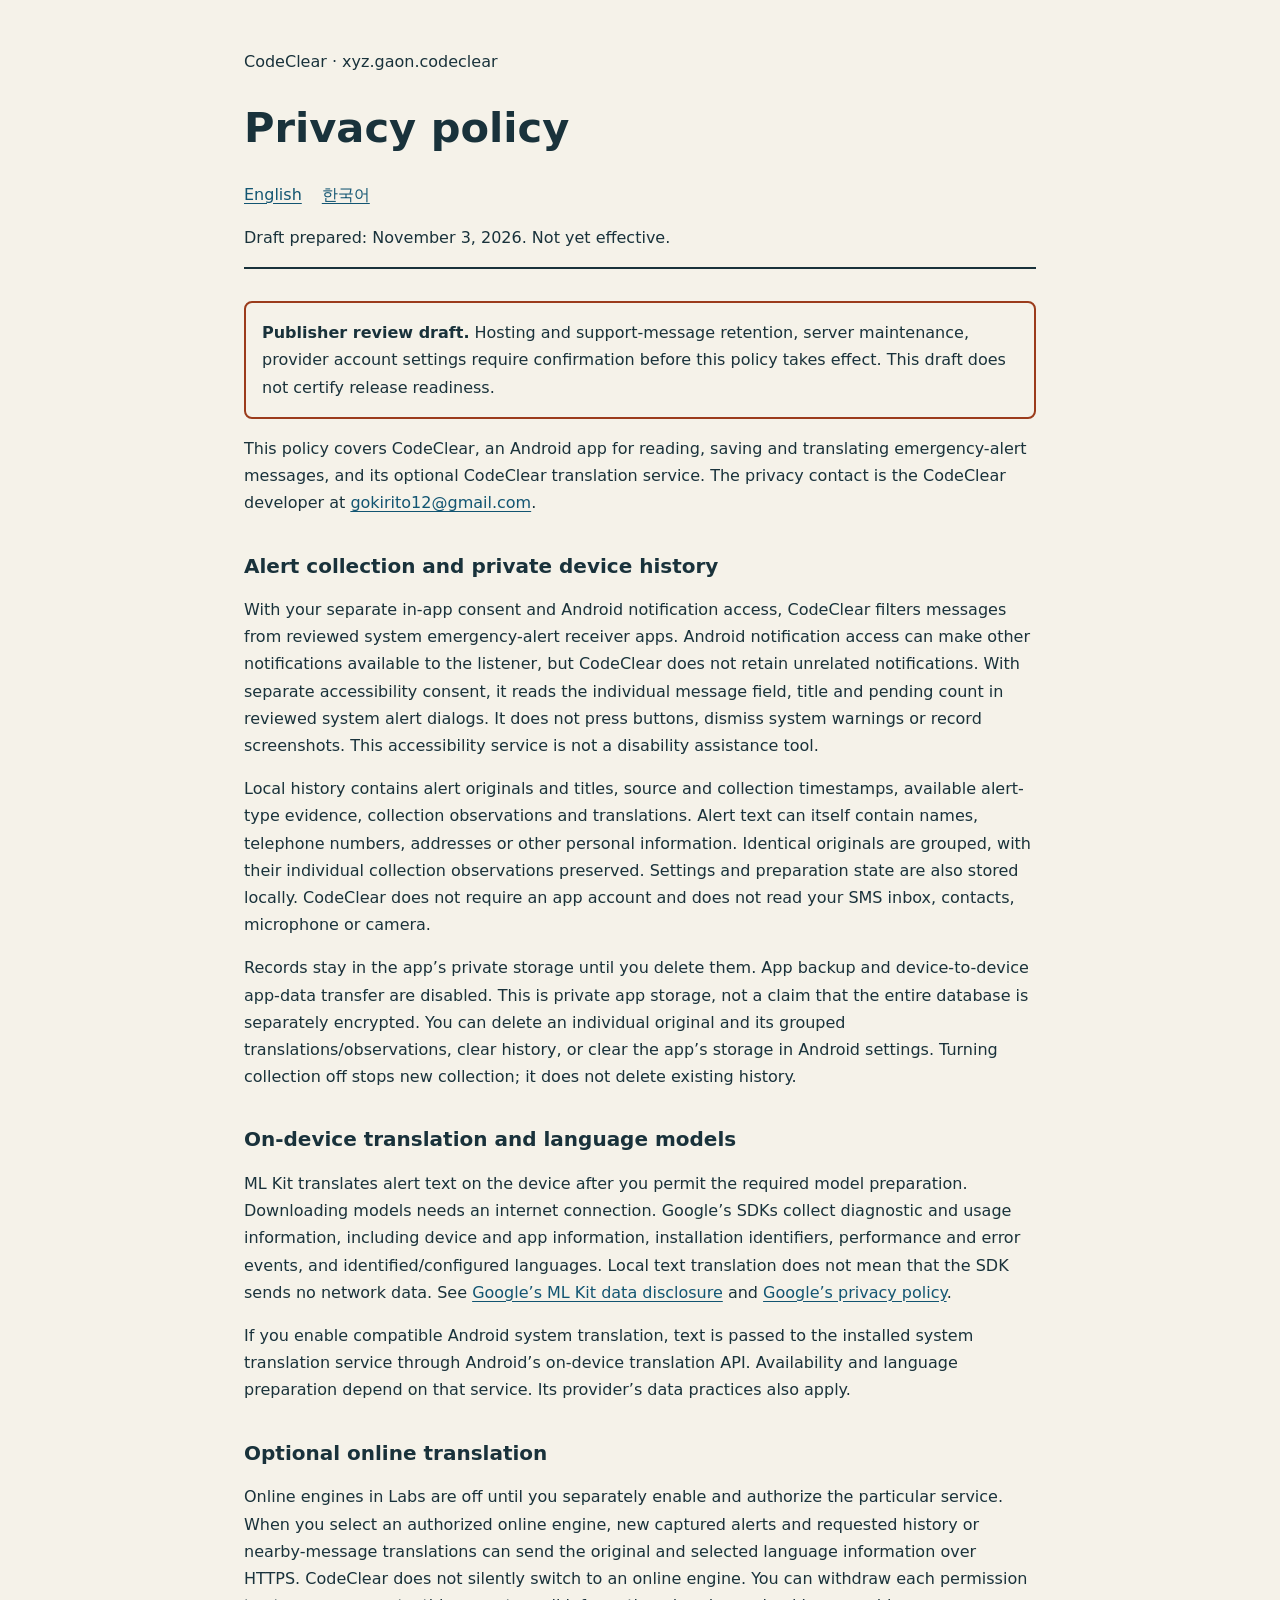
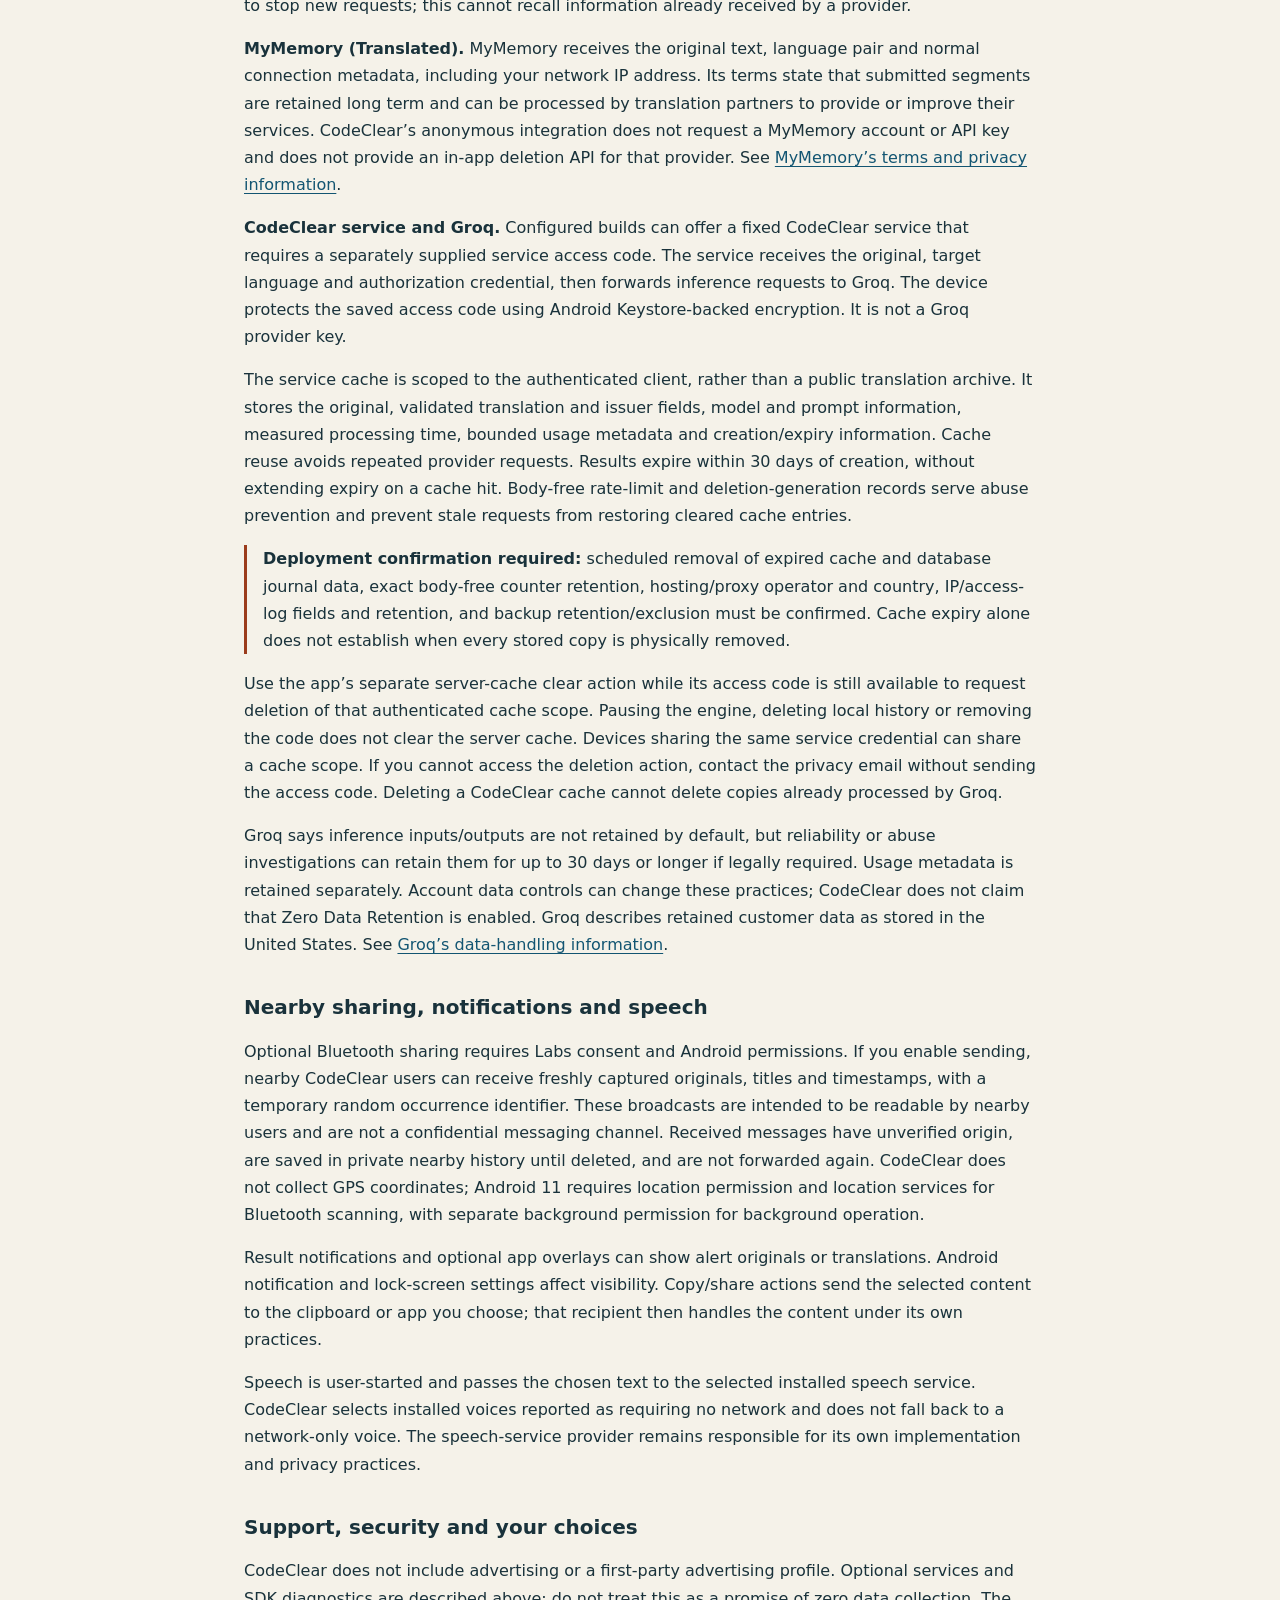
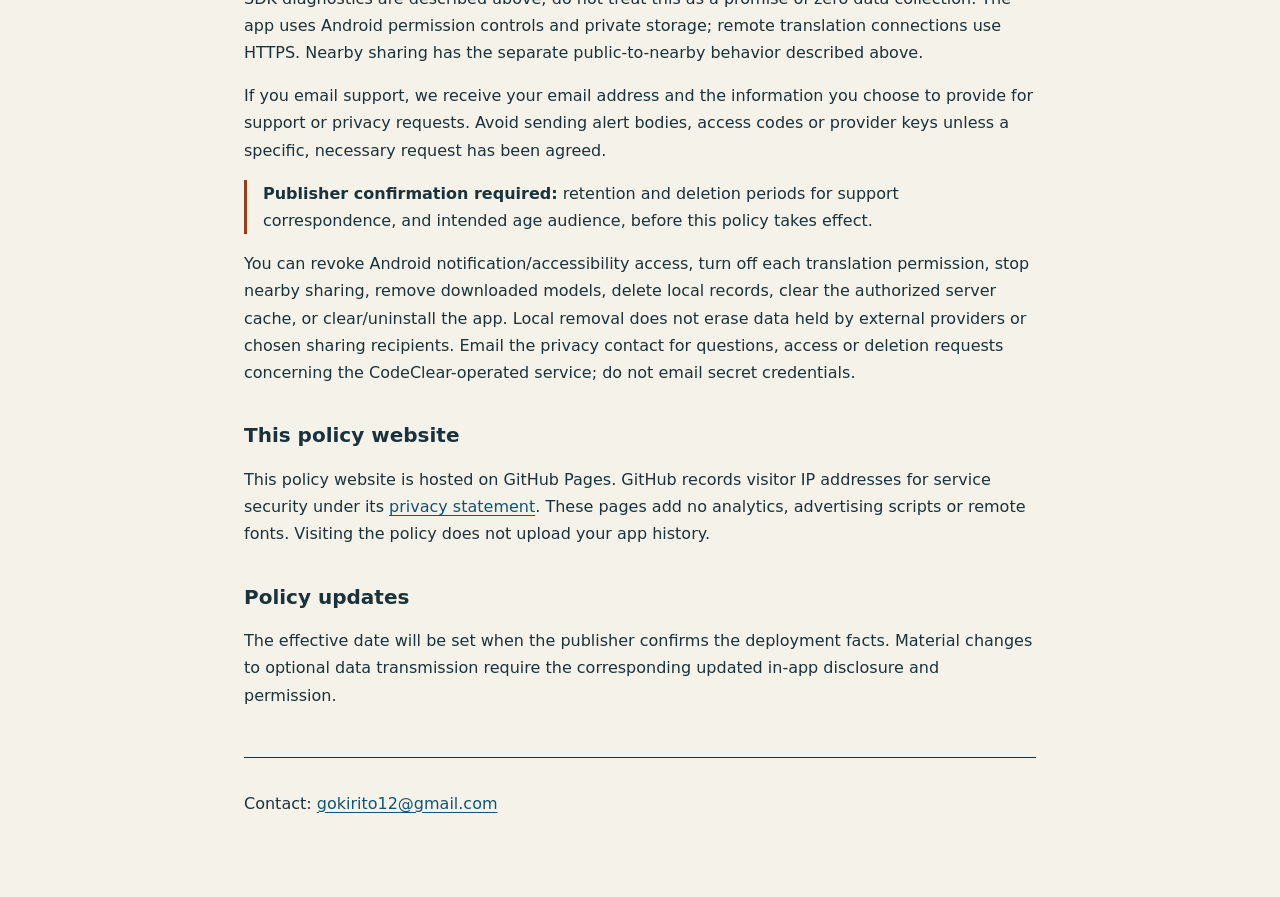
==== docs/privacy/index.html @ 7d55242e "Prepare bilingual privacy review pages for GitHub Pages Describe actual local capture, SDK diagnosti" ====
<!doctype html>
<html lang="en">
    <head>
        <meta charset="utf-8" />
        <meta name="viewport" content="width=device-width, initial-scale=1" />
        <meta name="robots" content="noindex" />
        <title>CodeClear privacy policy draft</title>
        <link rel="stylesheet" href="policy.css" />
    </head>
    <body>
        <header>
            <p>CodeClear · xyz.gaon.codeclear</p>
            <h1>Privacy policy</h1>
            <nav aria-label="Policy language">
                <a href="index.html" aria-current="page" lang="en">English</a
                ><a href="ko.html" lang="ko">한국어</a>
            </nav>
            <p>Draft prepared: November 3, 2026. Not yet effective.</p>
        </header>
        <main>
            <p class="notice">
                <strong>Publisher review draft.</strong> Hosting and
                support-message retention, server maintenance, provider account
                settings require confirmation before this policy takes effect.
                This draft does not certify release readiness.
            </p>
            <p>
                This policy covers CodeClear, an Android app for reading, saving
                and translating emergency-alert messages, and its optional
                CodeClear translation service. The privacy contact is the
                CodeClear developer at
                <a href="mailto:gokirito12@gmail.com">gokirito12@gmail.com</a>.
            </p>
            <h2>Alert collection and private device history</h2>
            <p>
                With your separate in-app consent and Android notification
                access, CodeClear filters messages from reviewed system
                emergency-alert receiver apps. Android notification access can
                make other notifications available to the listener, but
                CodeClear does not retain unrelated notifications. With separate
                accessibility consent, it reads the individual message field,
                title and pending count in reviewed system alert dialogs. It
                does not press buttons, dismiss system warnings or record
                screenshots. This accessibility service is not a disability
                assistance tool.
            </p>
            <p>
                Local history contains alert originals and titles, source and
                collection timestamps, available alert-type evidence, collection
                observations and translations. Alert text can itself contain
                names, telephone numbers, addresses or other personal
                information. Identical originals are grouped, with their
                individual collection observations preserved. Settings and
                preparation state are also stored locally. CodeClear does not
                require an app account and does not read your SMS inbox,
                contacts, microphone or camera.
            </p>
            <p>
                Records stay in the app’s private storage until you delete them.
                App backup and device-to-device app-data transfer are disabled.
                This is private app storage, not a claim that the entire
                database is separately encrypted. You can delete an individual
                original and its grouped translations/observations, clear
                history, or clear the app’s storage in Android settings. Turning
                collection off stops new collection; it does not delete existing
                history.
            </p>
            <h2>On-device translation and language models</h2>
            <p>
                ML Kit translates alert text on the device after you permit the
                required model preparation. Downloading models needs an internet
                connection. Google’s SDKs collect diagnostic and usage
                information, including device and app information, installation
                identifiers, performance and error events, and
                identified/configured languages. Local text translation does not
                mean that the SDK sends no network data. See
                <a
                    href="https://developers.google.com/ml-kit/android-data-disclosure"
                    >Google’s ML Kit data disclosure</a
                >
                and
                <a href="https://policies.google.com/privacy"
                    >Google’s privacy policy</a
                >.
            </p>
            <p>
                If you enable compatible Android system translation, text is
                passed to the installed system translation service through
                Android’s on-device translation API. Availability and language
                preparation depend on that service. Its provider’s data
                practices also apply.
            </p>
            <h2>Optional online translation</h2>
            <p>
                Online engines in Labs are off until you separately enable and
                authorize the particular service. When you select an authorized
                online engine, new captured alerts and requested history or
                nearby-message translations can send the original and selected
                language information over HTTPS. CodeClear does not silently
                switch to an online engine. You can withdraw each permission to
                stop new requests; this cannot recall information already
                received by a provider.
            </p>
            <p>
                <strong>MyMemory (Translated).</strong> MyMemory receives the
                original text, language pair and normal connection metadata,
                including your network IP address. Its terms state that
                submitted segments are retained long term and can be processed
                by translation partners to provide or improve their services.
                CodeClear’s anonymous integration does not request a MyMemory
                account or API key and does not provide an in-app deletion API
                for that provider. See
                <a href="https://mymemory.translated.net/terms-and-conditions"
                    >MyMemory’s terms and privacy information</a
                >.
            </p>
            <p>
                <strong>CodeClear service and Groq.</strong> Configured builds
                can offer a fixed CodeClear service that requires a separately
                supplied service access code. The service receives the original,
                target language and authorization credential, then forwards
                inference requests to Groq. The device protects the saved access
                code using Android Keystore-backed encryption. It is not a Groq
                provider key.
            </p>
            <p>
                The service cache is scoped to the authenticated client, rather
                than a public translation archive. It stores the original,
                validated translation and issuer fields, model and prompt
                information, measured processing time, bounded usage metadata
                and creation/expiry information. Cache reuse avoids repeated
                provider requests. Results expire within 30 days of creation,
                without extending expiry on a cache hit. Body-free rate-limit
                and deletion-generation records serve abuse prevention and
                prevent stale requests from restoring cleared cache entries.
            </p>
            <p class="pending">
                <strong>Deployment confirmation required:</strong> scheduled
                removal of expired cache and database journal data, exact
                body-free counter retention, hosting/proxy operator and country,
                IP/access-log fields and retention, and backup
                retention/exclusion must be confirmed. Cache expiry alone does
                not establish when every stored copy is physically removed.
            </p>
            <p>
                Use the app’s separate server-cache clear action while its
                access code is still available to request deletion of that
                authenticated cache scope. Pausing the engine, deleting local
                history or removing the code does not clear the server cache.
                Devices sharing the same service credential can share a cache
                scope. If you cannot access the deletion action, contact the
                privacy email without sending the access code. Deleting a
                CodeClear cache cannot delete copies already processed by Groq.
            </p>
            <p>
                Groq says inference inputs/outputs are not retained by default,
                but reliability or abuse investigations can retain them for up
                to 30 days or longer if legally required. Usage metadata is
                retained separately. Account data controls can change these
                practices; CodeClear does not claim that Zero Data Retention is
                enabled. Groq describes retained customer data as stored in the
                United States. See
                <a href="https://console.groq.com/docs/your-data"
                    >Groq’s data-handling information</a
                >.
            </p>
            <h2>Nearby sharing, notifications and speech</h2>
            <p>
                Optional Bluetooth sharing requires Labs consent and Android
                permissions. If you enable sending, nearby CodeClear users can
                receive freshly captured originals, titles and timestamps, with
                a temporary random occurrence identifier. These broadcasts are
                intended to be readable by nearby users and are not a
                confidential messaging channel. Received messages have
                unverified origin, are saved in private nearby history until
                deleted, and are not forwarded again. CodeClear does not collect
                GPS coordinates; Android 11 requires location permission and
                location services for Bluetooth scanning, with separate
                background permission for background operation.
            </p>
            <p>
                Result notifications and optional app overlays can show alert
                originals or translations. Android notification and lock-screen
                settings affect visibility. Copy/share actions send the selected
                content to the clipboard or app you choose; that recipient then
                handles the content under its own practices.
            </p>
            <p>
                Speech is user-started and passes the chosen text to the
                selected installed speech service. CodeClear selects installed
                voices reported as requiring no network and does not fall back
                to a network-only voice. The speech-service provider remains
                responsible for its own implementation and privacy practices.
            </p>
            <h2>Support, security and your choices</h2>
            <p>
                CodeClear does not include advertising or a first-party
                advertising profile. Optional services and SDK diagnostics are
                described above; do not treat this as a promise of zero data
                collection. The app uses Android permission controls and private
                storage; remote translation connections use HTTPS. Nearby
                sharing has the separate public-to-nearby behavior described
                above.
            </p>
            <p>
                If you email support, we receive your email address and the
                information you choose to provide for support or privacy
                requests. Avoid sending alert bodies, access codes or provider
                keys unless a specific, necessary request has been agreed.
            </p>
            <p class="pending">
                <strong>Publisher confirmation required:</strong> retention and
                deletion periods for support correspondence, and intended age
                audience, before this policy takes effect.
            </p>
            <p>
                You can revoke Android notification/accessibility access, turn
                off each translation permission, stop nearby sharing, remove
                downloaded models, delete local records, clear the authorized
                server cache, or clear/uninstall the app. Local removal does not
                erase data held by external providers or chosen sharing
                recipients. Email the privacy contact for questions, access or
                deletion requests concerning the CodeClear-operated service; do
                not email secret credentials.
            </p>
            <h2>This policy website</h2>
            <p>
                This policy website is hosted on GitHub Pages. GitHub records
                visitor IP addresses for service security under its
                <a
                    href="https://docs.github.com/en/site-policy/privacy-policies/github-general-privacy-statement"
                    >privacy statement</a
                >. These pages add no analytics, advertising scripts or remote
                fonts. Visiting the policy does not upload your app history.
            </p>
            <h2>Policy updates</h2>
            <p>
                The effective date will be set when the publisher confirms the
                deployment facts. Material changes to optional data transmission
                require the corresponding updated in-app disclosure and
                permission.
            </p>
        </main>
        <footer>
            <p>
                Contact:
                <a href="mailto:gokirito12@gmail.com">gokirito12@gmail.com</a>
            </p>
        </footer>
    </body>
</html>
---- docs/privacy/policy.css ----
* {
    box-sizing: border-box;
}
html {
    color-scheme: light dark;
}
body {
    max-width: 52rem;
    margin: auto;
    padding: 2rem 1.25rem 4rem;
    font:
        1rem/1.7 system-ui,
        sans-serif;
    color: #19323b;
    background: #f5f2e9;
}
header {
    border-bottom: 2px solid #19323b;
    margin-bottom: 2rem;
}
h1 {
    font-size: clamp(1.8rem, 5vw, 2.6rem);
    line-height: 1.2;
}
h2 {
    margin-top: 2.2rem;
    font-size: 1.25rem;
    line-height: 1.4;
}
a {
    color: #125572;
    text-underline-offset: 0.18em;
    overflow-wrap: anywhere;
}
nav {
    display: flex;
    gap: 1.25rem;
    flex-wrap: wrap;
}
.notice {
    padding: 1rem;
    border: 2px solid #9b3c1c;
    border-radius: 0.5rem;
}
.pending {
    border-left: 3px solid #9b3c1c;
    padding-left: 1rem;
}
footer {
    border-top: 1px solid;
    margin-top: 3rem;
    padding-top: 1rem;
}
@media (prefers-color-scheme: dark) {
    body {
        color: #f5f2e9;
        background: #19323b;
    }
    header {
        border-color: #f5f2e9;
    }
    a {
        color: #b9def0;
    }
    .notice,
    .pending {
        border-color: #f4a182;
    }
}
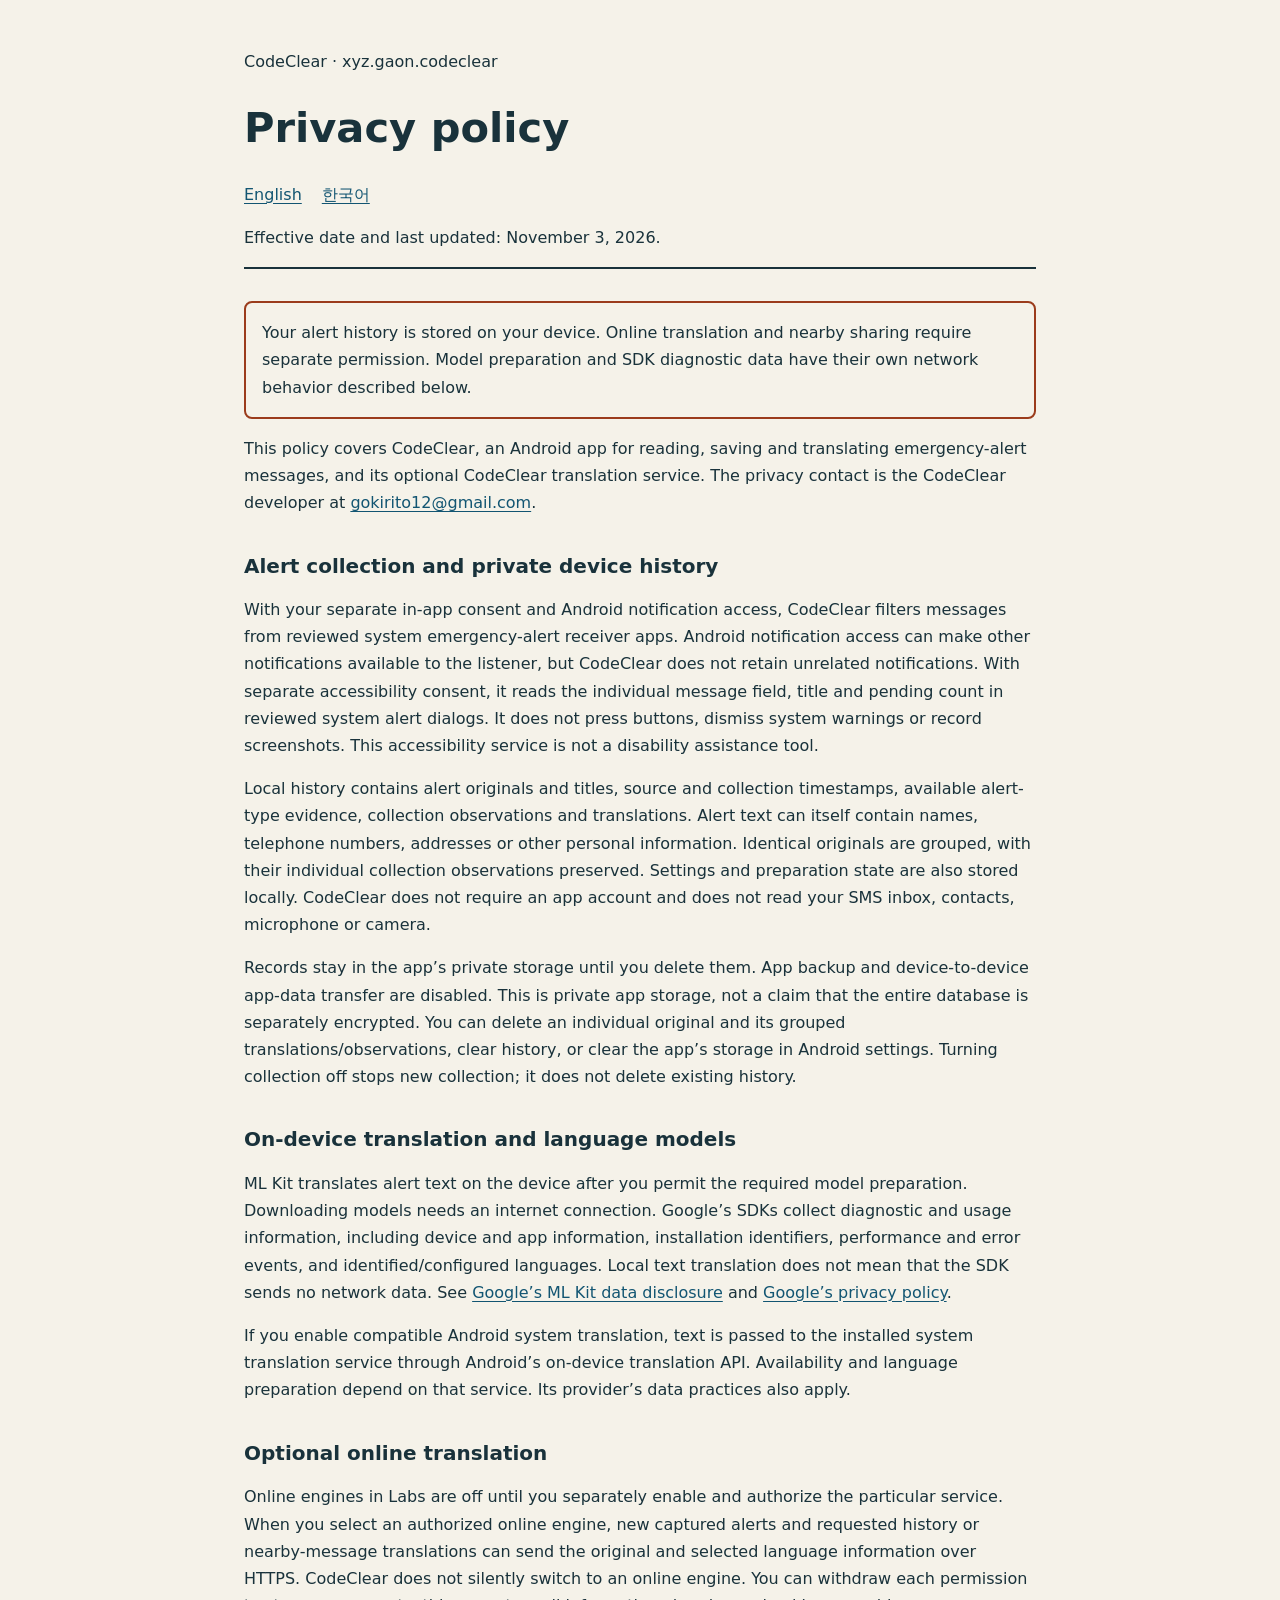
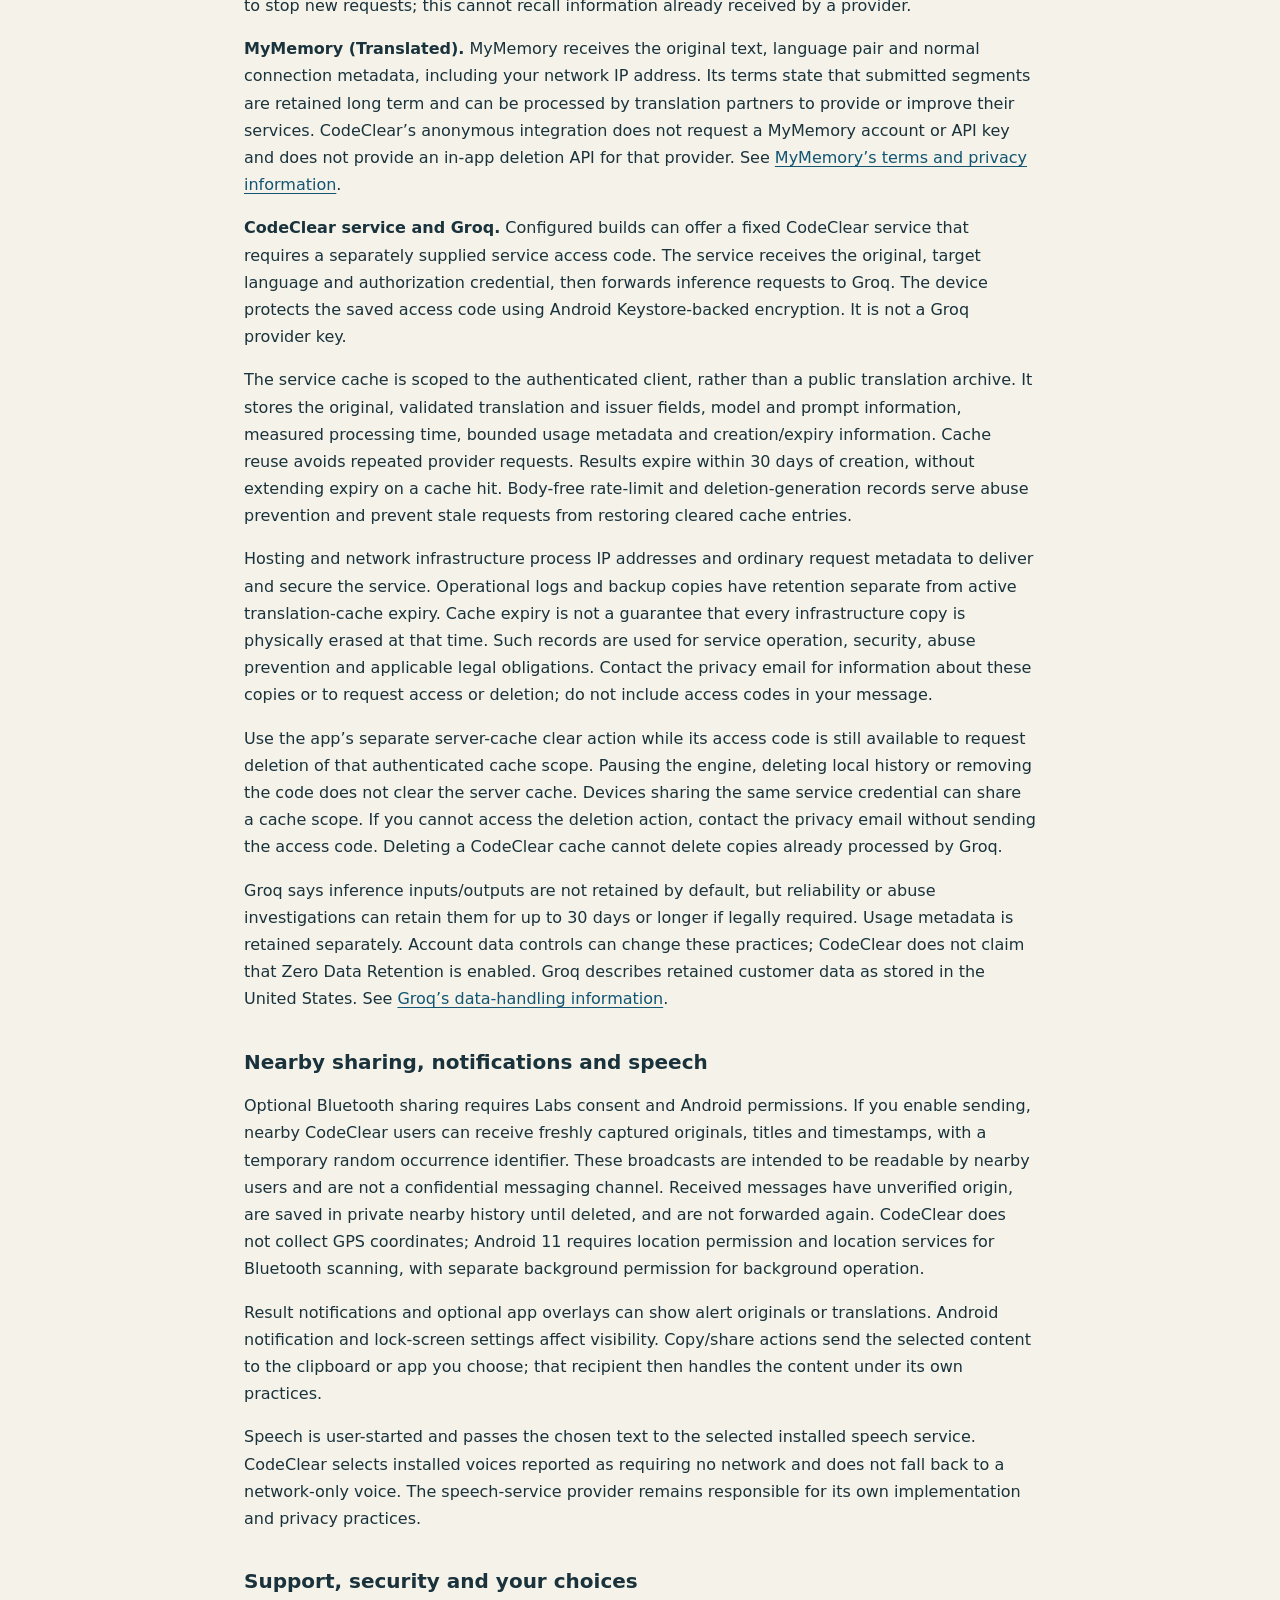
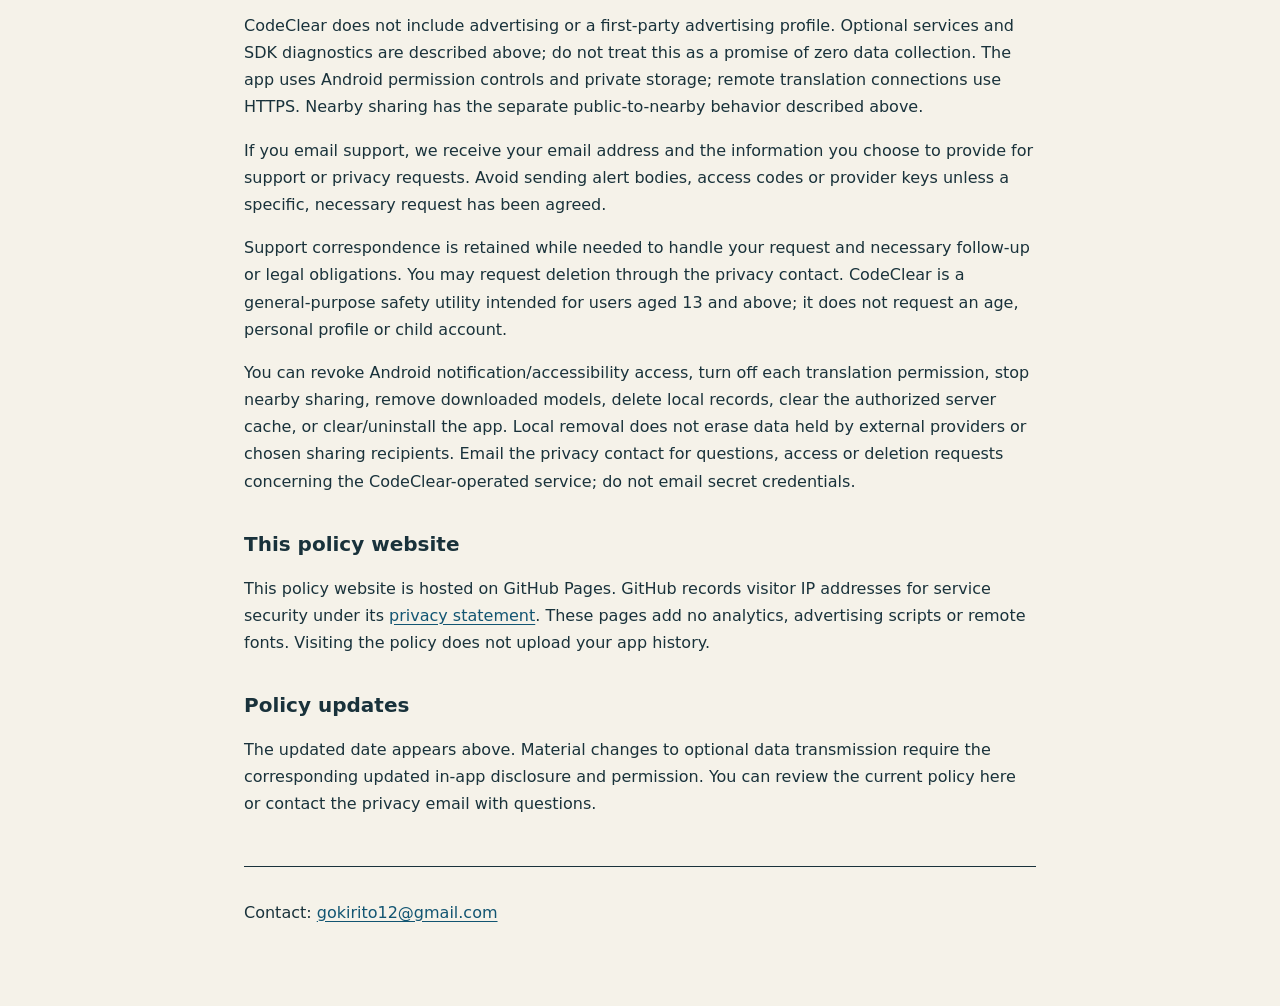
==== commit 426d2f71: "Set the privacy policy effective date to November 3 Apply the publisher-authorized effective date an" ====
--- a/docs/privacy/index.html
+++ b/docs/privacy/index.html
@@ -3,8 +3,7 @@
     <head>
         <meta charset="utf-8" />
         <meta name="viewport" content="width=device-width, initial-scale=1" />
-        <meta name="robots" content="noindex" />
-        <title>CodeClear privacy policy draft</title>
+        <title>CodeClear privacy policy</title>
         <link rel="stylesheet" href="policy.css" />
     </head>
     <body>
@@ -15,14 +14,14 @@
                 <a href="index.html" aria-current="page" lang="en">English</a
                 ><a href="ko.html" lang="ko">한국어</a>
             </nav>
-            <p>Draft prepared: November 3, 2026. Not yet effective.</p>
+            <p>Effective date and last updated: November 3, 2026.</p>
         </header>
         <main>
             <p class="notice">
-                <strong>Publisher review draft.</strong> Hosting and
-                support-message retention, server maintenance, provider account
-                settings require confirmation before this policy takes effect.
-                This draft does not certify release readiness.
+                Your alert history is stored on your device. Online translation
+                and nearby sharing require separate permission. Model
+                preparation and SDK diagnostic data have their own network
+                behavior described below.
             </p>
             <p>
                 This policy covers CodeClear, an Android app for reading, saving
@@ -134,13 +133,16 @@
                 and deletion-generation records serve abuse prevention and
                 prevent stale requests from restoring cleared cache entries.
             </p>
-            <p class="pending">
-                <strong>Deployment confirmation required:</strong> scheduled
-                removal of expired cache and database journal data, exact
-                body-free counter retention, hosting/proxy operator and country,
-                IP/access-log fields and retention, and backup
-                retention/exclusion must be confirmed. Cache expiry alone does
-                not establish when every stored copy is physically removed.
+            <p>
+                Hosting and network infrastructure process IP addresses and
+                ordinary request metadata to deliver and secure the service.
+                Operational logs and backup copies have retention separate from
+                active translation-cache expiry. Cache expiry is not a guarantee
+                that every infrastructure copy is physically erased at that
+                time. Such records are used for service operation, security,
+                abuse prevention and applicable legal obligations. Contact the
+                privacy email for information about these copies or to request
+                access or deletion; do not include access codes in your message.
             </p>
             <p>
                 Use the app’s separate server-cache clear action while its
@@ -208,10 +210,13 @@
                 requests. Avoid sending alert bodies, access codes or provider
                 keys unless a specific, necessary request has been agreed.
             </p>
-            <p class="pending">
-                <strong>Publisher confirmation required:</strong> retention and
-                deletion periods for support correspondence, and intended age
-                audience, before this policy takes effect.
+            <p>
+                Support correspondence is retained while needed to handle your
+                request and necessary follow-up or legal obligations. You may
+                request deletion through the privacy contact. CodeClear is a
+                general-purpose safety utility intended for users aged 13 and
+                above; it does not request an age, personal profile or child
+                account.
             </p>
             <p>
                 You can revoke Android notification/accessibility access, turn
@@ -235,10 +240,10 @@
             </p>
             <h2>Policy updates</h2>
             <p>
-                The effective date will be set when the publisher confirms the
-                deployment facts. Material changes to optional data transmission
-                require the corresponding updated in-app disclosure and
-                permission.
+                The updated date appears above. Material changes to optional
+                data transmission require the corresponding updated in-app
+                disclosure and permission. You can review the current policy
+                here or contact the privacy email with questions.
             </p>
         </main>
         <footer>
--- a/docs/privacy/policy.css
+++ b/docs/privacy/policy.css
@@ -42,10 +42,6 @@
     border: 2px solid #9b3c1c;
     border-radius: 0.5rem;
 }
-.pending {
-    border-left: 3px solid #9b3c1c;
-    padding-left: 1rem;
-}
 footer {
     border-top: 1px solid;
     margin-top: 3rem;
@@ -62,8 +58,7 @@
     a {
         color: #b9def0;
     }
-    .notice,
-    .pending {
+    .notice {
         border-color: #f4a182;
     }
 }
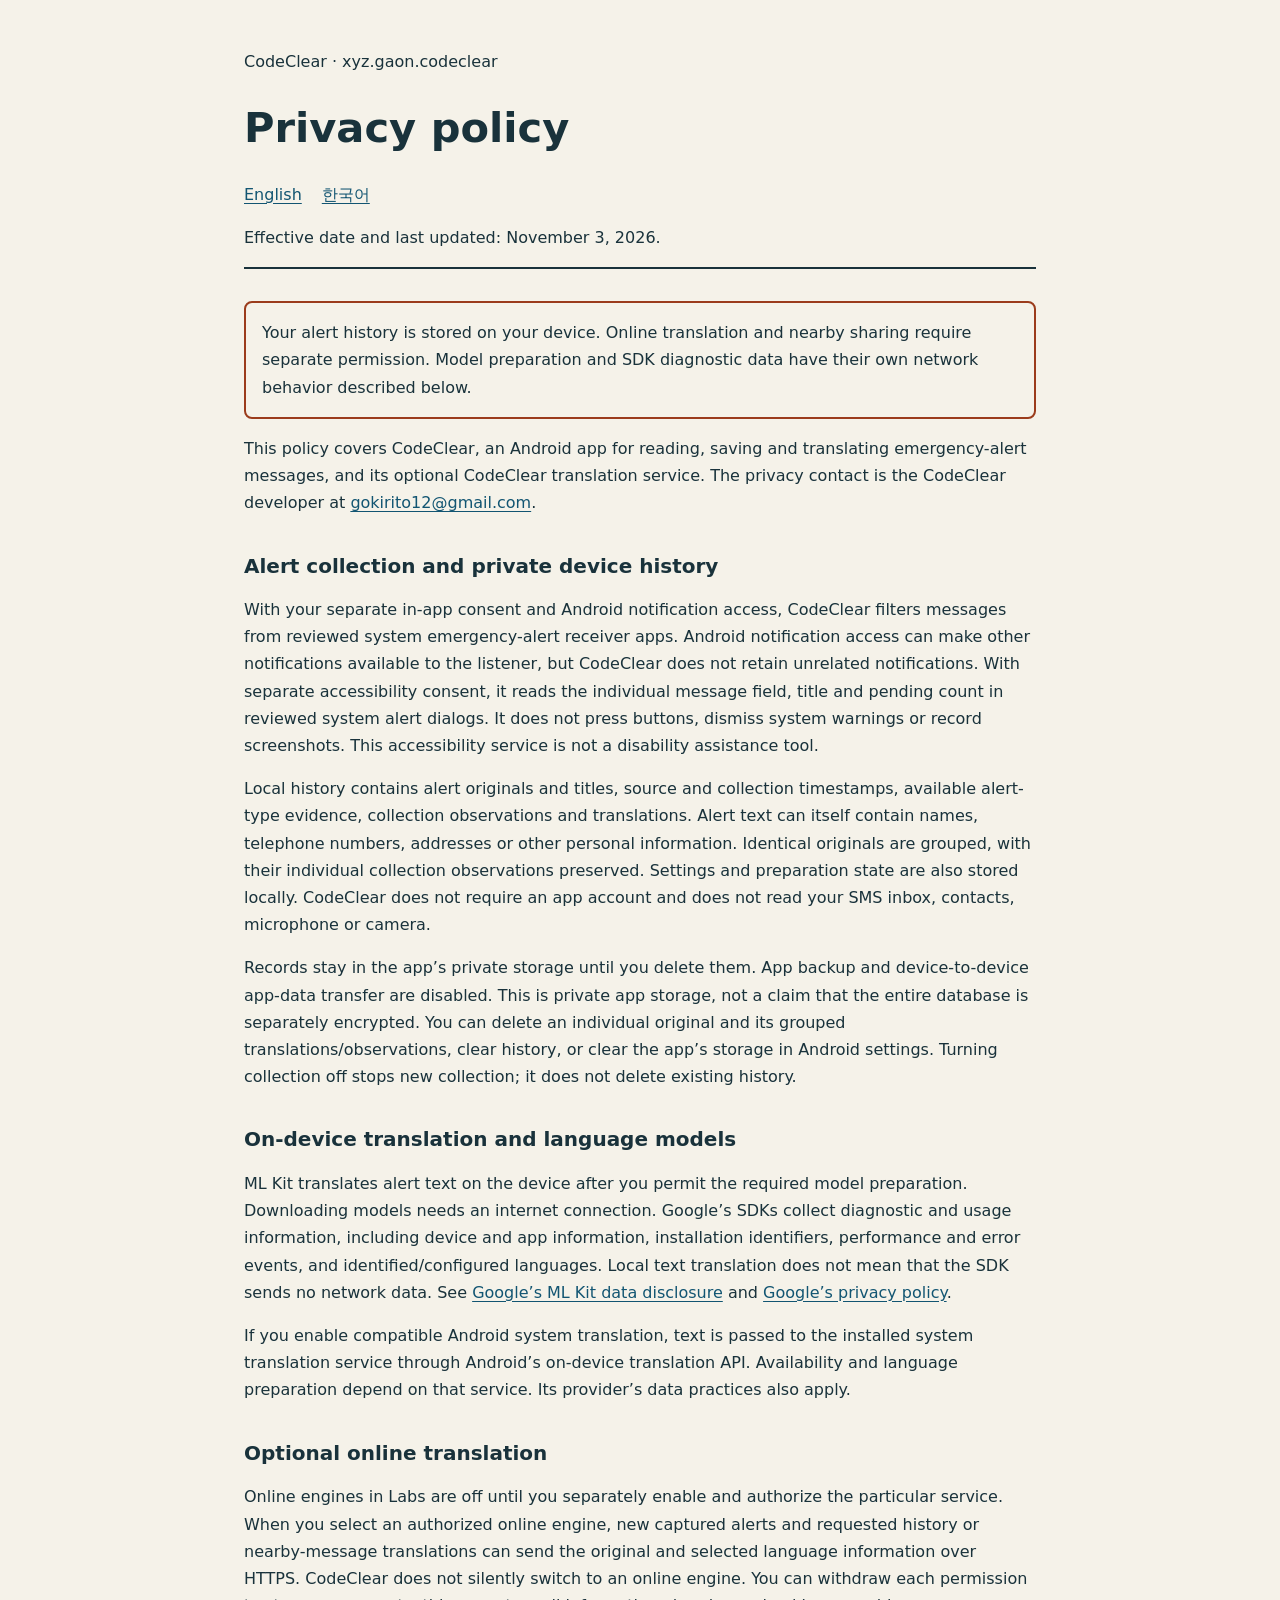
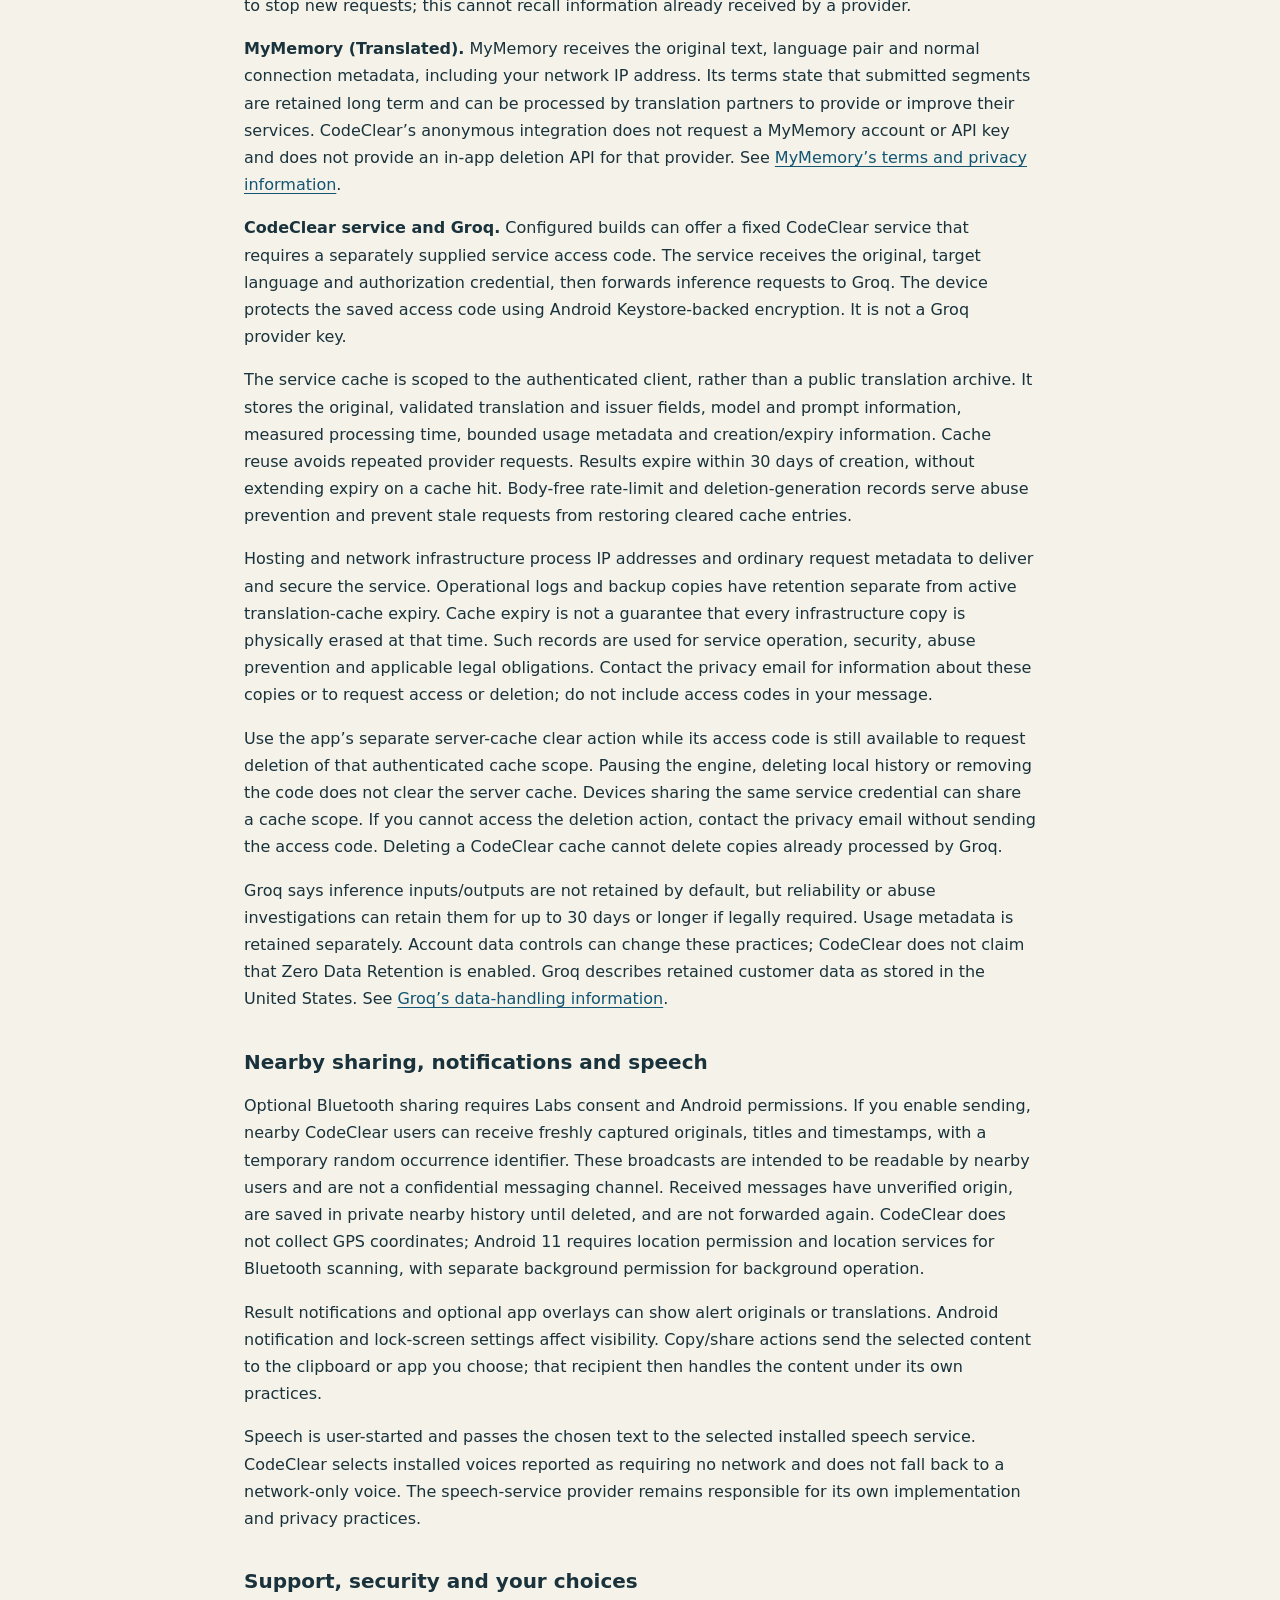
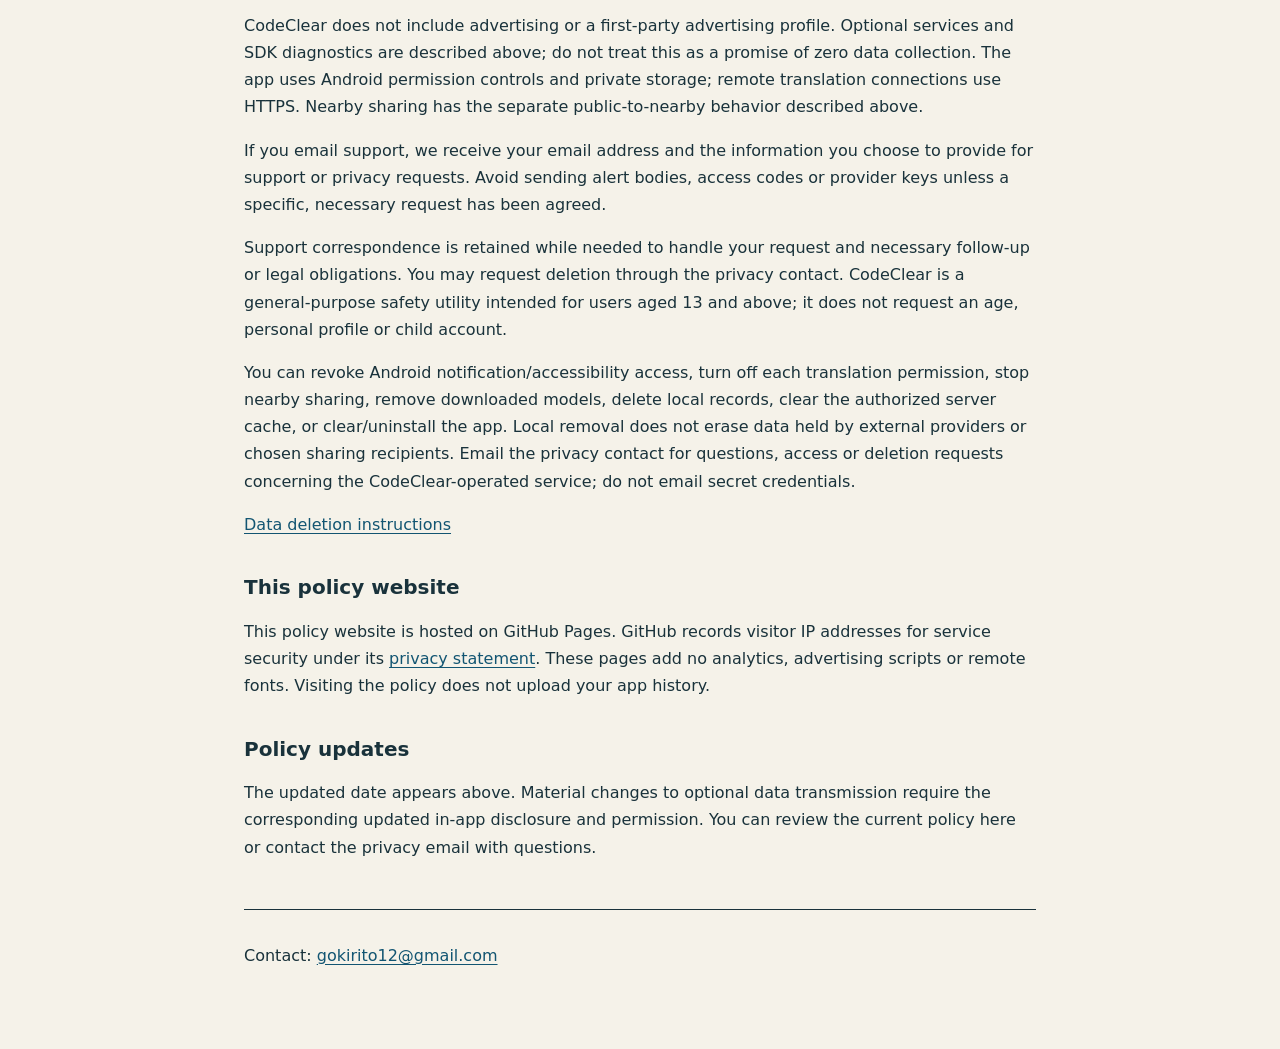
==== commit 75b5dd24: "Publish clear local and service data deletion instructions Give Play users a direct bilingual deleti" ====
--- a/docs/privacy/index.html
+++ b/docs/privacy/index.html
@@ -228,6 +228,7 @@
                 deletion requests concerning the CodeClear-operated service; do
                 not email secret credentials.
             </p>
+            <p><a href="deletion.html">Data deletion instructions</a></p>
             <h2>This policy website</h2>
             <p>
                 This policy website is hosted on GitHub Pages. GitHub records
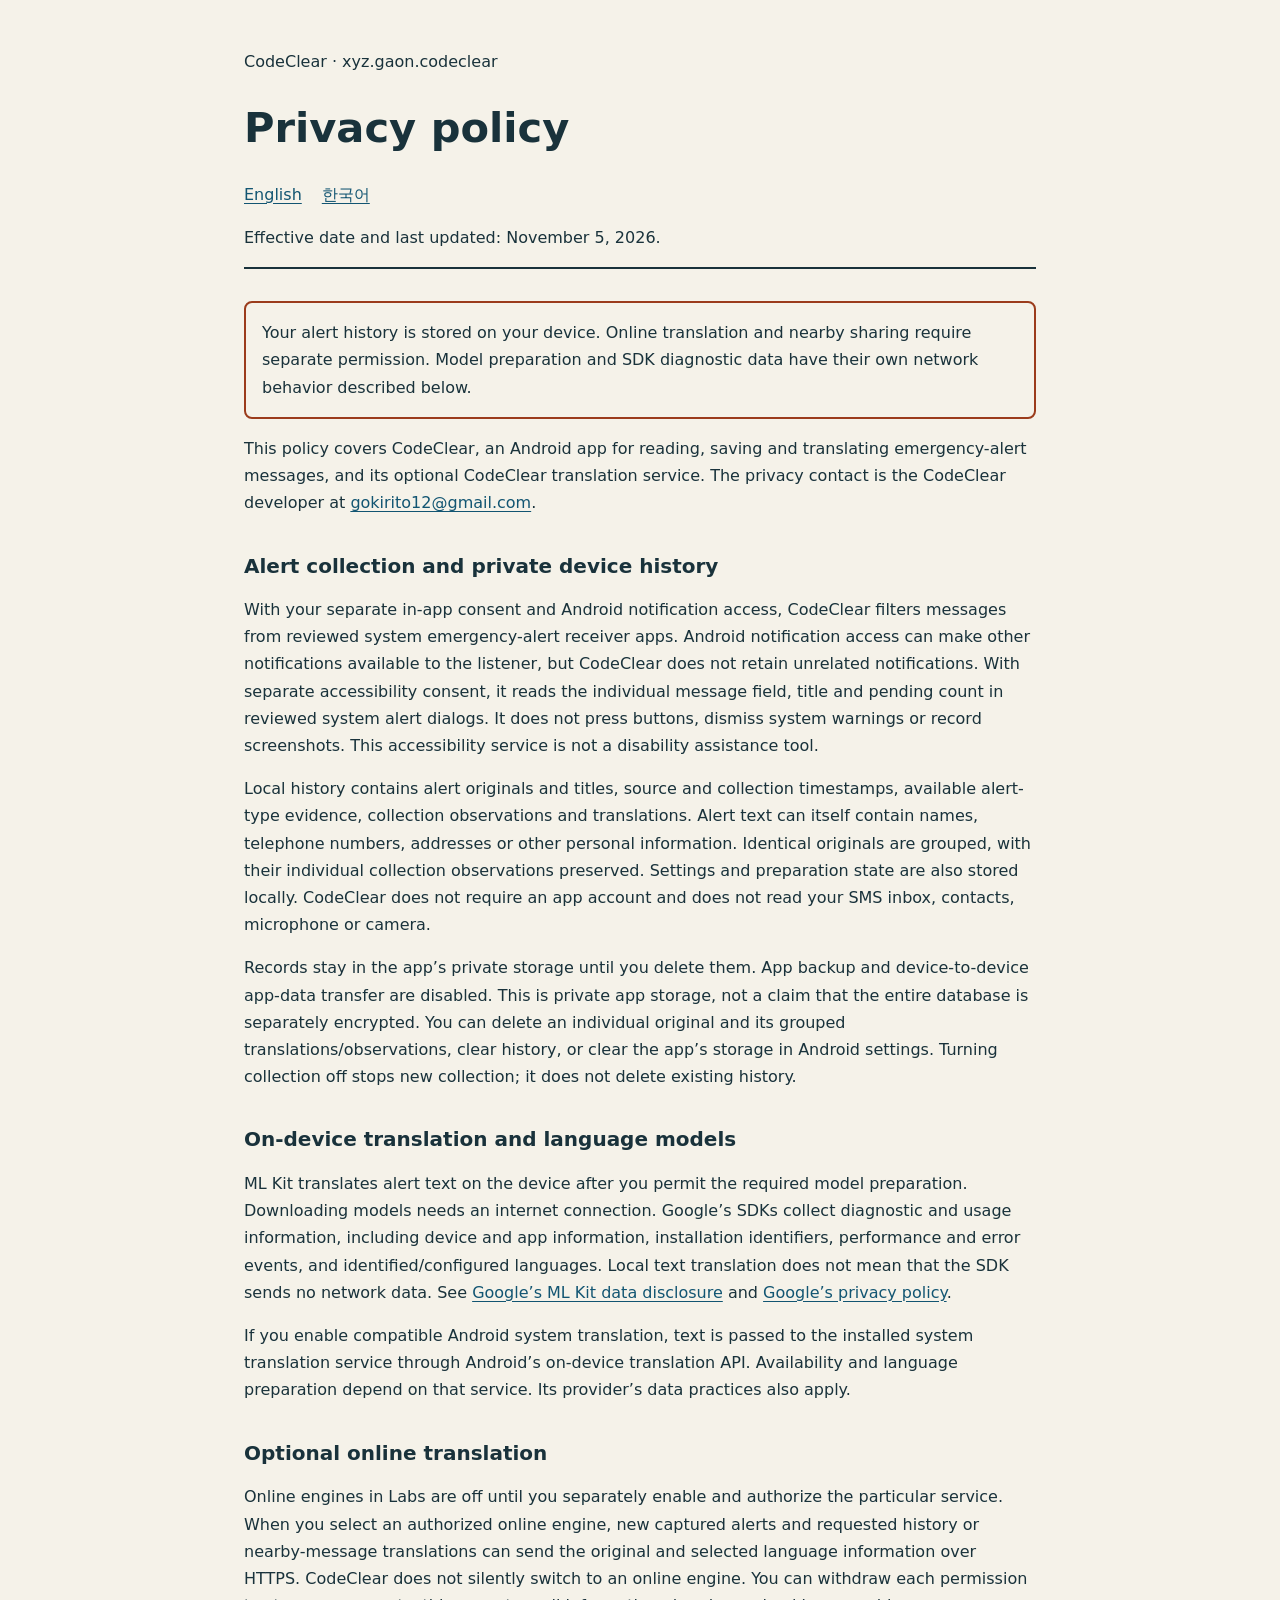
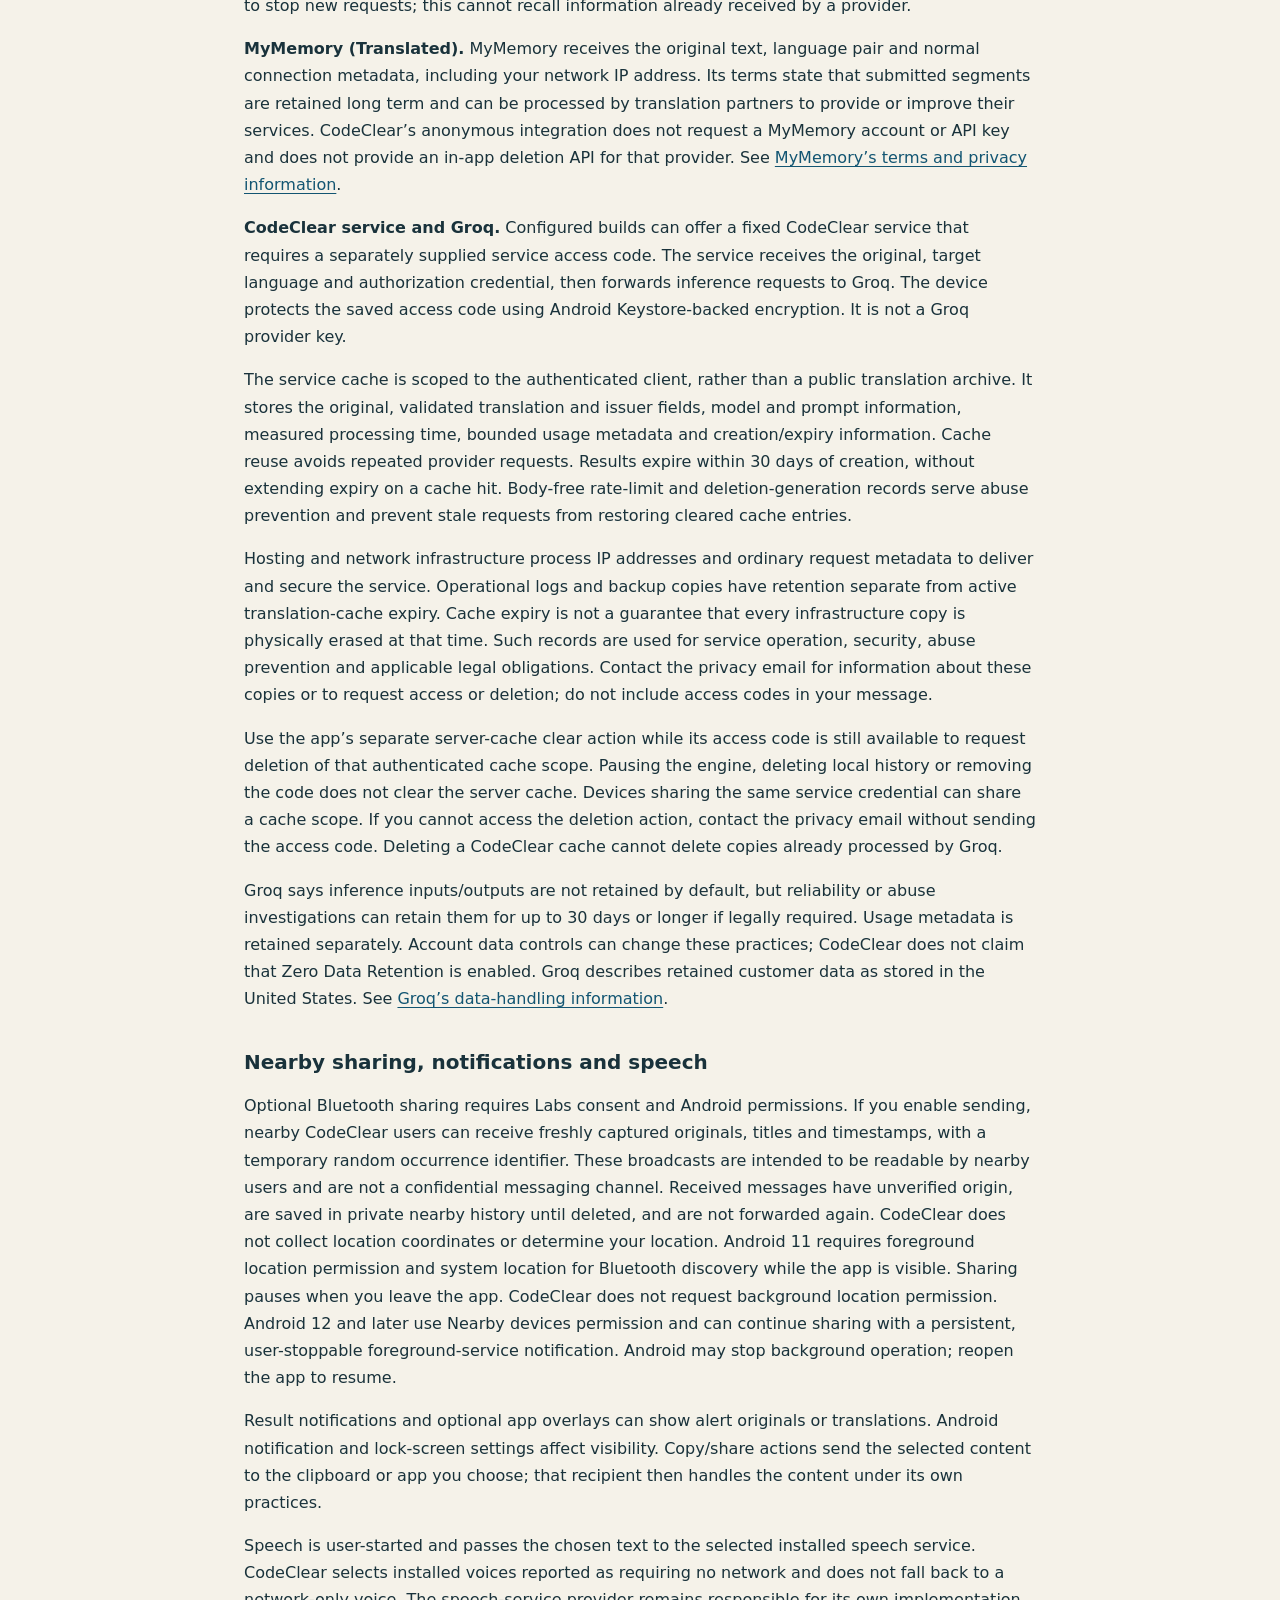
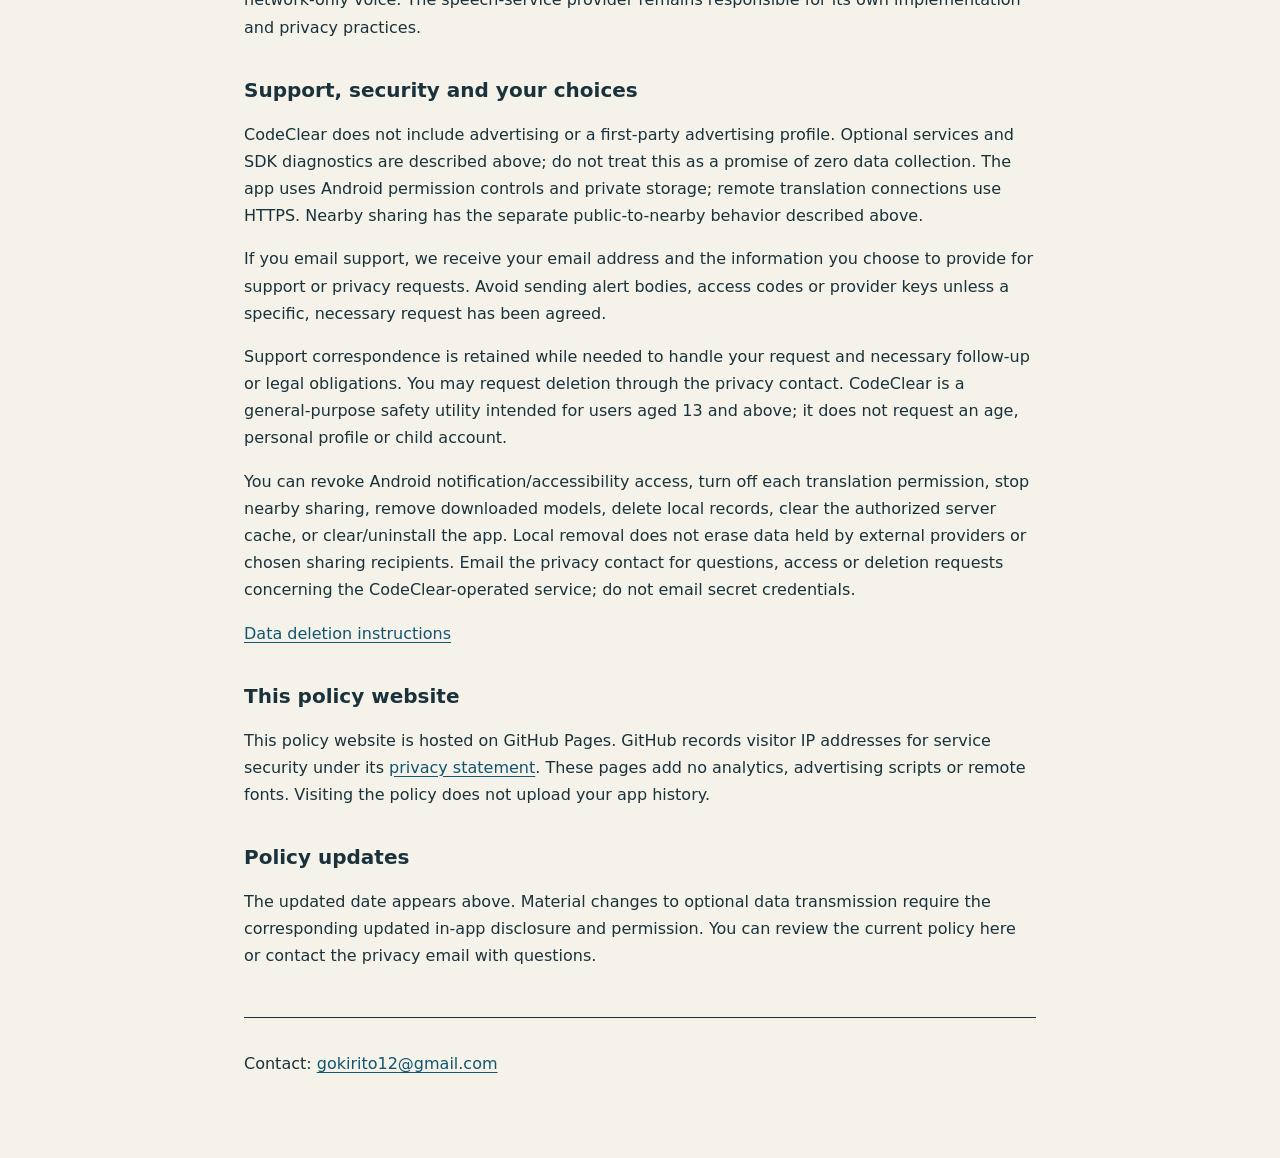
==== commit f076e37b: "Align privacy disclosures with foreground-only legacy Bluetooth sharing Explain Android 11 foregroun" ====
--- a/docs/privacy/index.html
+++ b/docs/privacy/index.html
@@ -14,7 +14,7 @@
                 <a href="index.html" aria-current="page" lang="en">English</a
                 ><a href="ko.html" lang="ko">한국어</a>
             </nav>
-            <p>Effective date and last updated: November 3, 2026.</p>
+            <p>Effective date and last updated: November 5, 2026.</p>
         </header>
         <main>
             <p class="notice">
@@ -176,9 +176,14 @@
                 confidential messaging channel. Received messages have
                 unverified origin, are saved in private nearby history until
                 deleted, and are not forwarded again. CodeClear does not collect
-                GPS coordinates; Android 11 requires location permission and
-                location services for Bluetooth scanning, with separate
-                background permission for background operation.
+                location coordinates or determine your location. Android 11
+                requires foreground location permission and system location for
+                Bluetooth discovery while the app is visible. Sharing pauses
+                when you leave the app. CodeClear does not request background
+                location permission. Android 12 and later use Nearby devices
+                permission and can continue sharing with a persistent,
+                user-stoppable foreground-service notification. Android may stop
+                background operation; reopen the app to resume.
             </p>
             <p>
                 Result notifications and optional app overlays can show alert
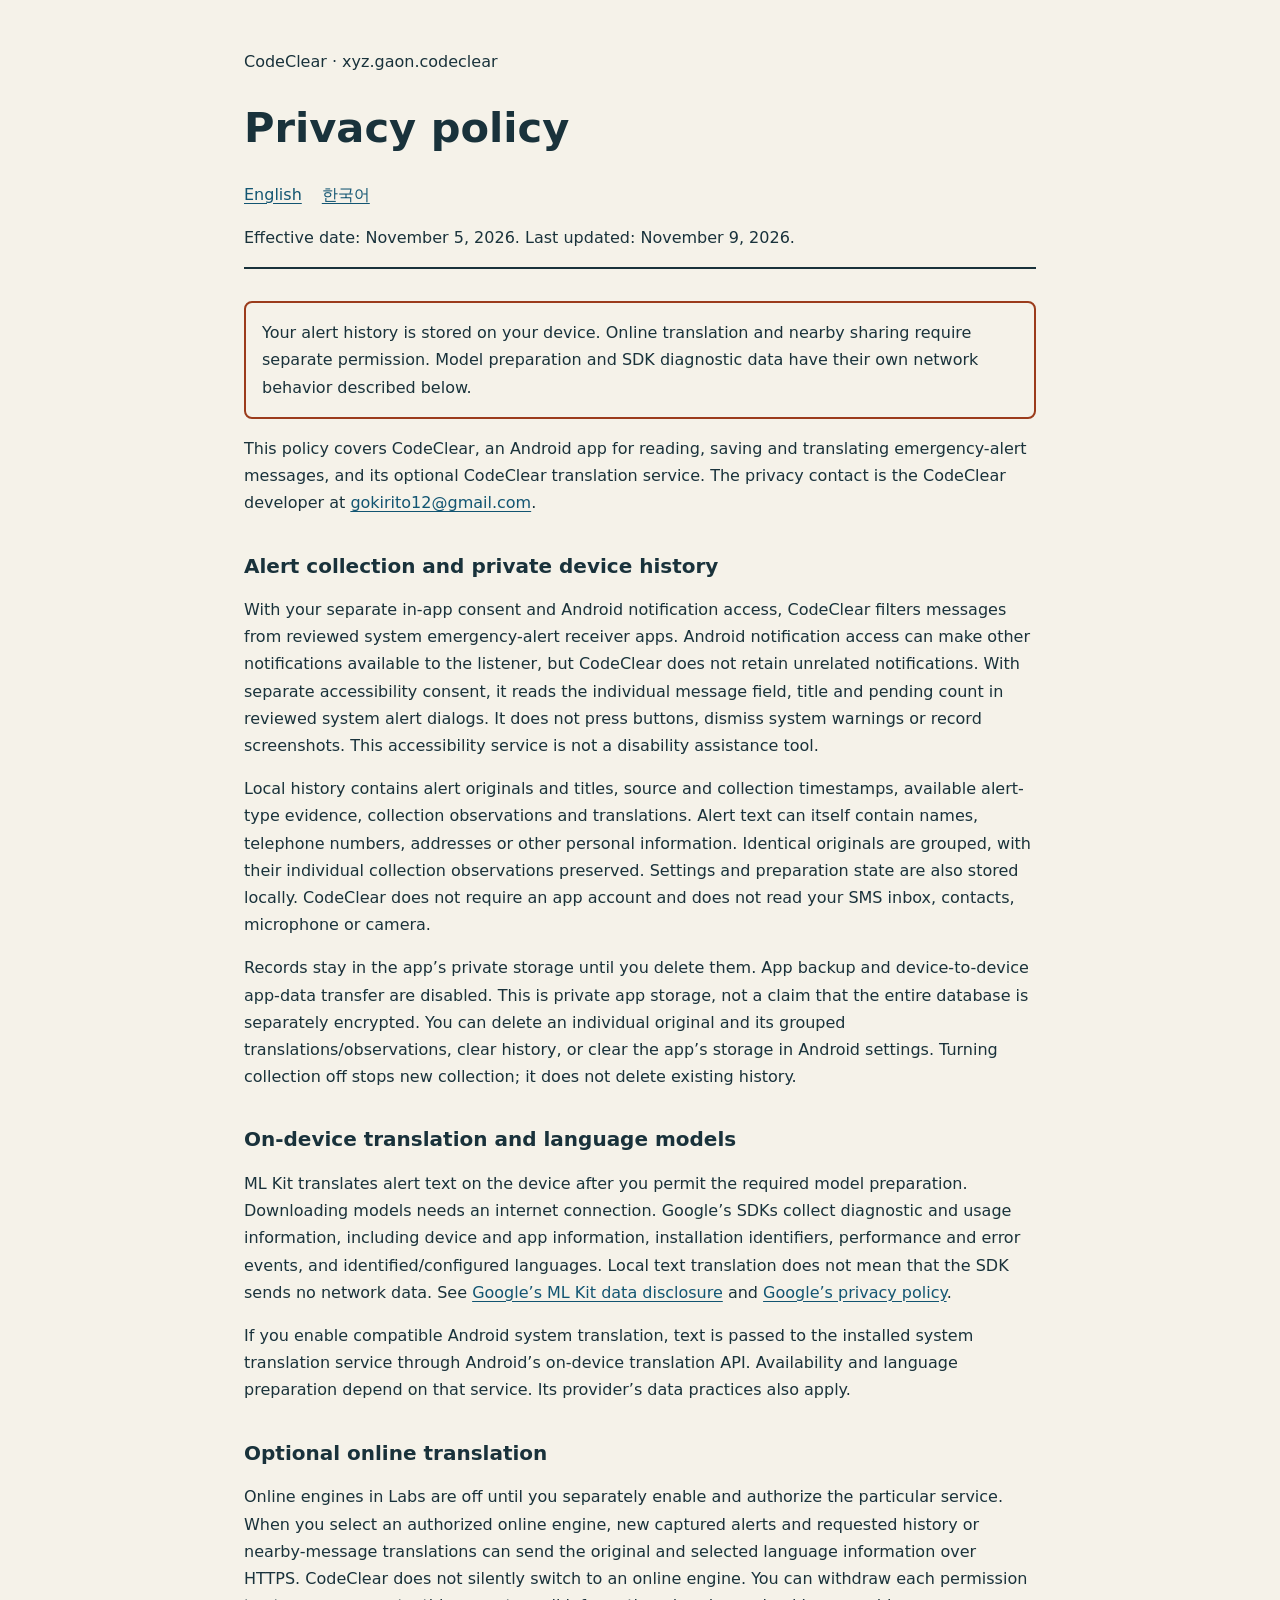
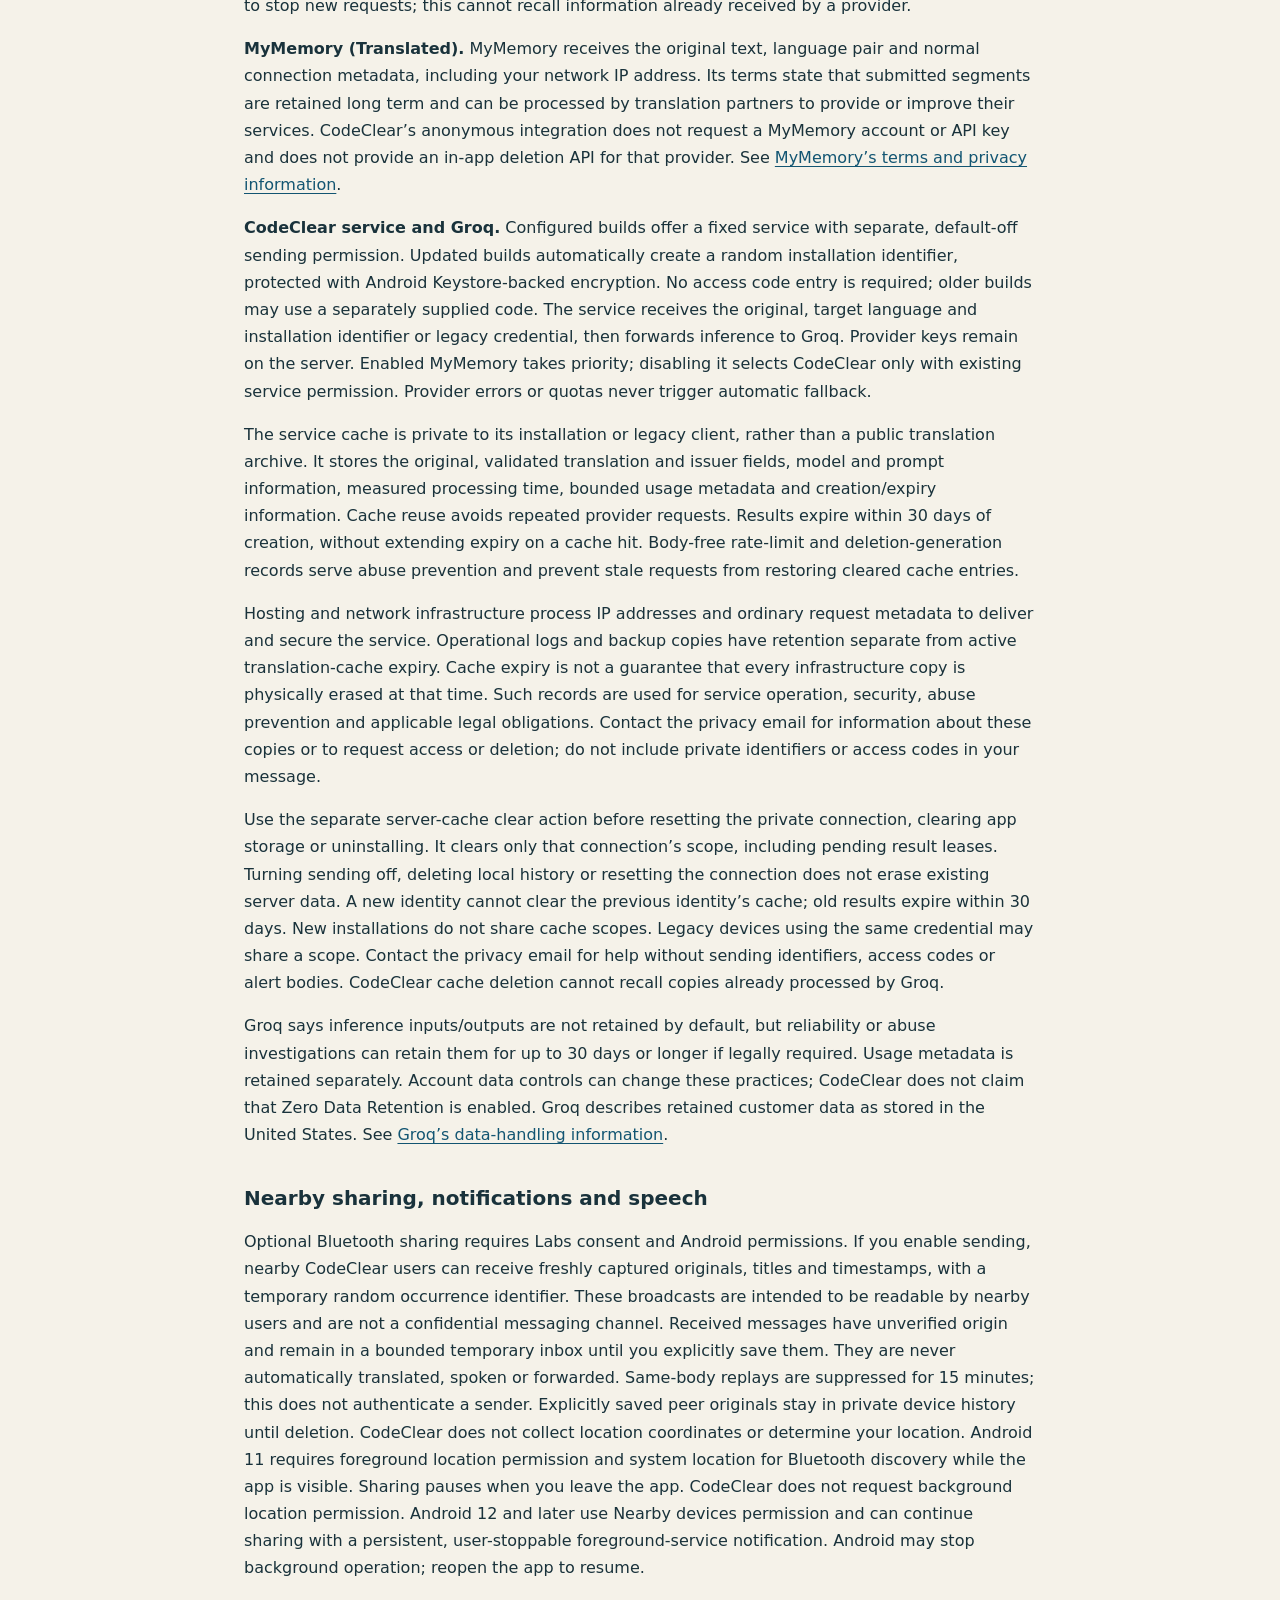
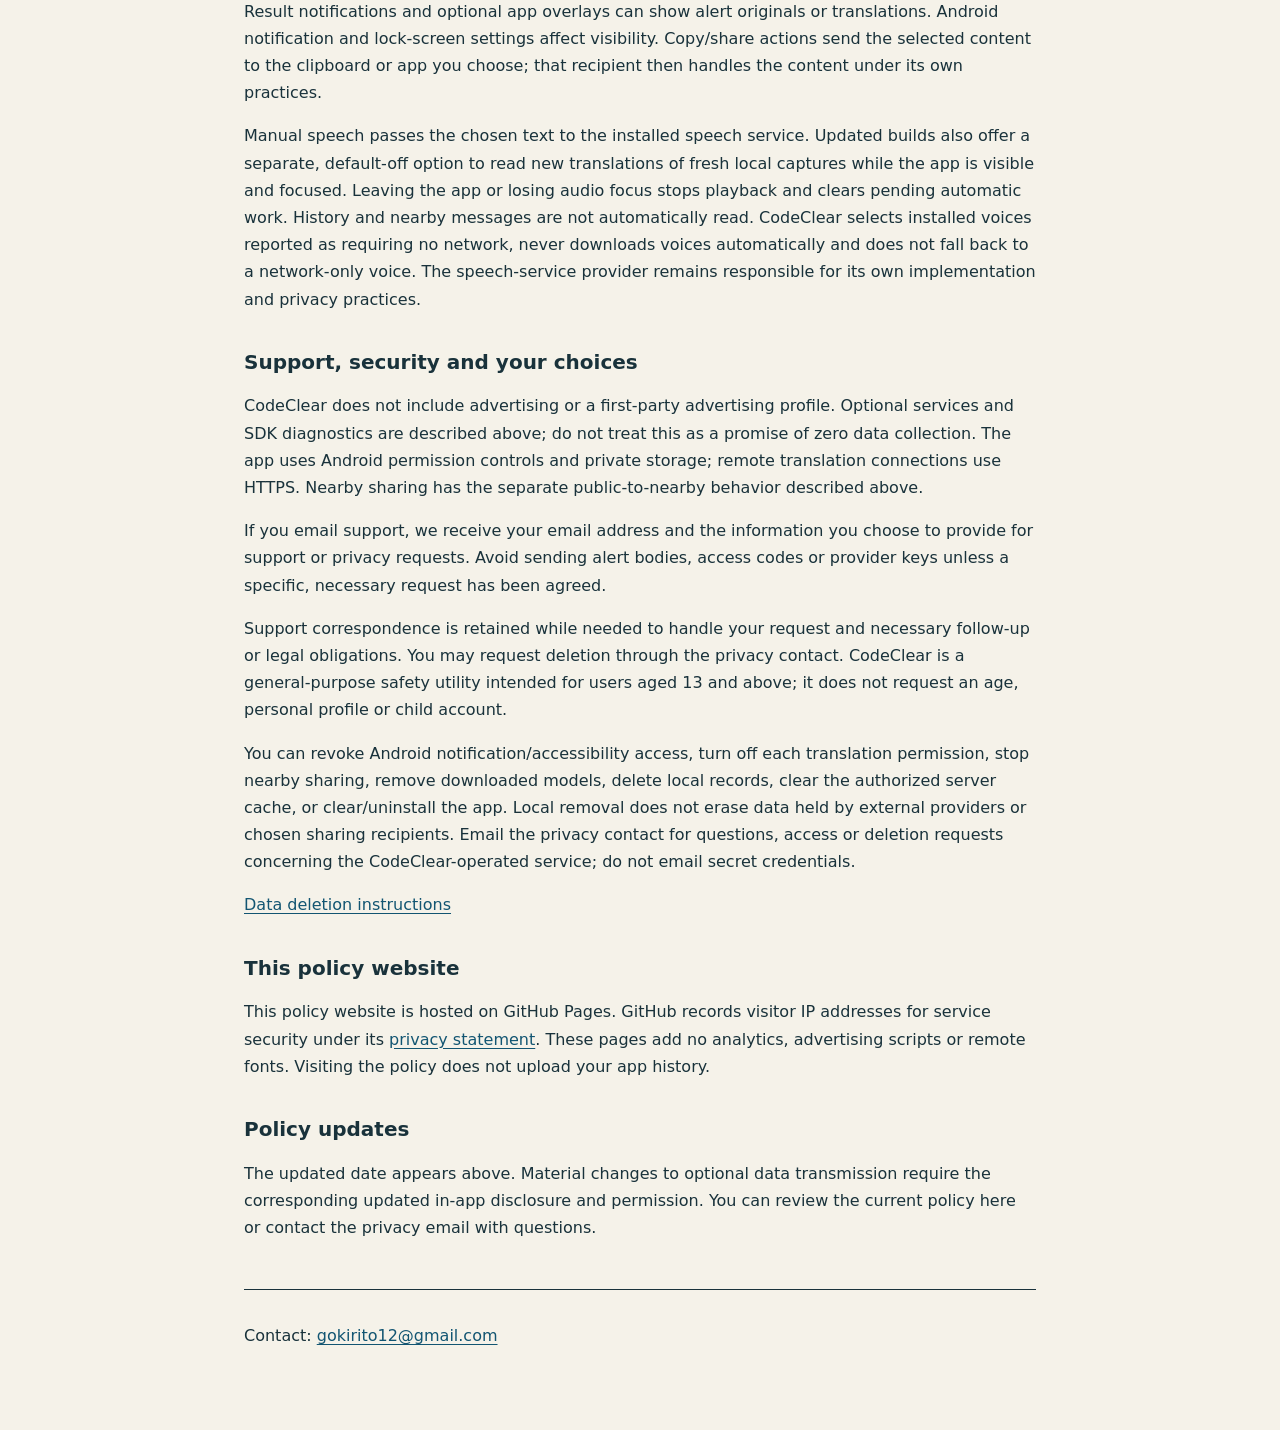
==== commit cc4337d3: "Document private service access, peer quarantine and automatic speech Update build and cache instruc" ====
--- a/docs/privacy/index.html
+++ b/docs/privacy/index.html
@@ -14,7 +14,10 @@
                 <a href="index.html" aria-current="page" lang="en">English</a
                 ><a href="ko.html" lang="ko">한국어</a>
             </nav>
-            <p>Effective date and last updated: November 5, 2026.</p>
+            <p>
+                Effective date: November 5, 2026. Last updated: November 9,
+                2026.
+            </p>
         </header>
         <main>
             <p class="notice">
@@ -115,23 +118,28 @@
             </p>
             <p>
                 <strong>CodeClear service and Groq.</strong> Configured builds
-                can offer a fixed CodeClear service that requires a separately
-                supplied service access code. The service receives the original,
-                target language and authorization credential, then forwards
-                inference requests to Groq. The device protects the saved access
-                code using Android Keystore-backed encryption. It is not a Groq
-                provider key.
-            </p>
-            <p>
-                The service cache is scoped to the authenticated client, rather
-                than a public translation archive. It stores the original,
-                validated translation and issuer fields, model and prompt
-                information, measured processing time, bounded usage metadata
-                and creation/expiry information. Cache reuse avoids repeated
-                provider requests. Results expire within 30 days of creation,
-                without extending expiry on a cache hit. Body-free rate-limit
-                and deletion-generation records serve abuse prevention and
-                prevent stale requests from restoring cleared cache entries.
+                offer a fixed service with separate, default-off sending
+                permission. Updated builds automatically create a random
+                installation identifier, protected with Android Keystore-backed
+                encryption. No access code entry is required; older builds may
+                use a separately supplied code. The service receives the
+                original, target language and installation identifier or legacy
+                credential, then forwards inference to Groq. Provider keys
+                remain on the server. Enabled MyMemory takes priority; disabling
+                it selects CodeClear only with existing service permission.
+                Provider errors or quotas never trigger automatic fallback.
+            </p>
+            <p>
+                The service cache is private to its installation or legacy
+                client, rather than a public translation archive. It stores the
+                original, validated translation and issuer fields, model and
+                prompt information, measured processing time, bounded usage
+                metadata and creation/expiry information. Cache reuse avoids
+                repeated provider requests. Results expire within 30 days of
+                creation, without extending expiry on a cache hit. Body-free
+                rate-limit and deletion-generation records serve abuse
+                prevention and prevent stale requests from restoring cleared
+                cache entries.
             </p>
             <p>
                 Hosting and network infrastructure process IP addresses and
@@ -142,17 +150,21 @@
                 time. Such records are used for service operation, security,
                 abuse prevention and applicable legal obligations. Contact the
                 privacy email for information about these copies or to request
-                access or deletion; do not include access codes in your message.
-            </p>
-            <p>
-                Use the app’s separate server-cache clear action while its
-                access code is still available to request deletion of that
-                authenticated cache scope. Pausing the engine, deleting local
-                history or removing the code does not clear the server cache.
-                Devices sharing the same service credential can share a cache
-                scope. If you cannot access the deletion action, contact the
-                privacy email without sending the access code. Deleting a
-                CodeClear cache cannot delete copies already processed by Groq.
+                access or deletion; do not include private identifiers or access
+                codes in your message.
+            </p>
+            <p>
+                Use the separate server-cache clear action before resetting the
+                private connection, clearing app storage or uninstalling. It
+                clears only that connection’s scope, including pending result
+                leases. Turning sending off, deleting local history or resetting
+                the connection does not erase existing server data. A new
+                identity cannot clear the previous identity’s cache; old results
+                expire within 30 days. New installations do not share cache
+                scopes. Legacy devices using the same credential may share a
+                scope. Contact the privacy email for help without sending
+                identifiers, access codes or alert bodies. CodeClear cache
+                deletion cannot recall copies already processed by Groq.
             </p>
             <p>
                 Groq says inference inputs/outputs are not retained by default,
@@ -174,16 +186,20 @@
                 a temporary random occurrence identifier. These broadcasts are
                 intended to be readable by nearby users and are not a
                 confidential messaging channel. Received messages have
-                unverified origin, are saved in private nearby history until
-                deleted, and are not forwarded again. CodeClear does not collect
-                location coordinates or determine your location. Android 11
-                requires foreground location permission and system location for
-                Bluetooth discovery while the app is visible. Sharing pauses
-                when you leave the app. CodeClear does not request background
-                location permission. Android 12 and later use Nearby devices
-                permission and can continue sharing with a persistent,
-                user-stoppable foreground-service notification. Android may stop
-                background operation; reopen the app to resume.
+                unverified origin and remain in a bounded temporary inbox until
+                you explicitly save them. They are never automatically
+                translated, spoken or forwarded. Same-body replays are
+                suppressed for 15 minutes; this does not authenticate a sender.
+                Explicitly saved peer originals stay in private device history
+                until deletion. CodeClear does not collect location coordinates
+                or determine your location. Android 11 requires foreground
+                location permission and system location for Bluetooth discovery
+                while the app is visible. Sharing pauses when you leave the app.
+                CodeClear does not request background location permission.
+                Android 12 and later use Nearby devices permission and can
+                continue sharing with a persistent, user-stoppable
+                foreground-service notification. Android may stop background
+                operation; reopen the app to resume.
             </p>
             <p>
                 Result notifications and optional app overlays can show alert
@@ -193,10 +209,15 @@
                 handles the content under its own practices.
             </p>
             <p>
-                Speech is user-started and passes the chosen text to the
-                selected installed speech service. CodeClear selects installed
-                voices reported as requiring no network and does not fall back
-                to a network-only voice. The speech-service provider remains
+                Manual speech passes the chosen text to the installed speech
+                service. Updated builds also offer a separate, default-off
+                option to read new translations of fresh local captures while
+                the app is visible and focused. Leaving the app or losing audio
+                focus stops playback and clears pending automatic work. History
+                and nearby messages are not automatically read. CodeClear
+                selects installed voices reported as requiring no network, never
+                downloads voices automatically and does not fall back to a
+                network-only voice. The speech-service provider remains
                 responsible for its own implementation and privacy practices.
             </p>
             <h2>Support, security and your choices</h2>
